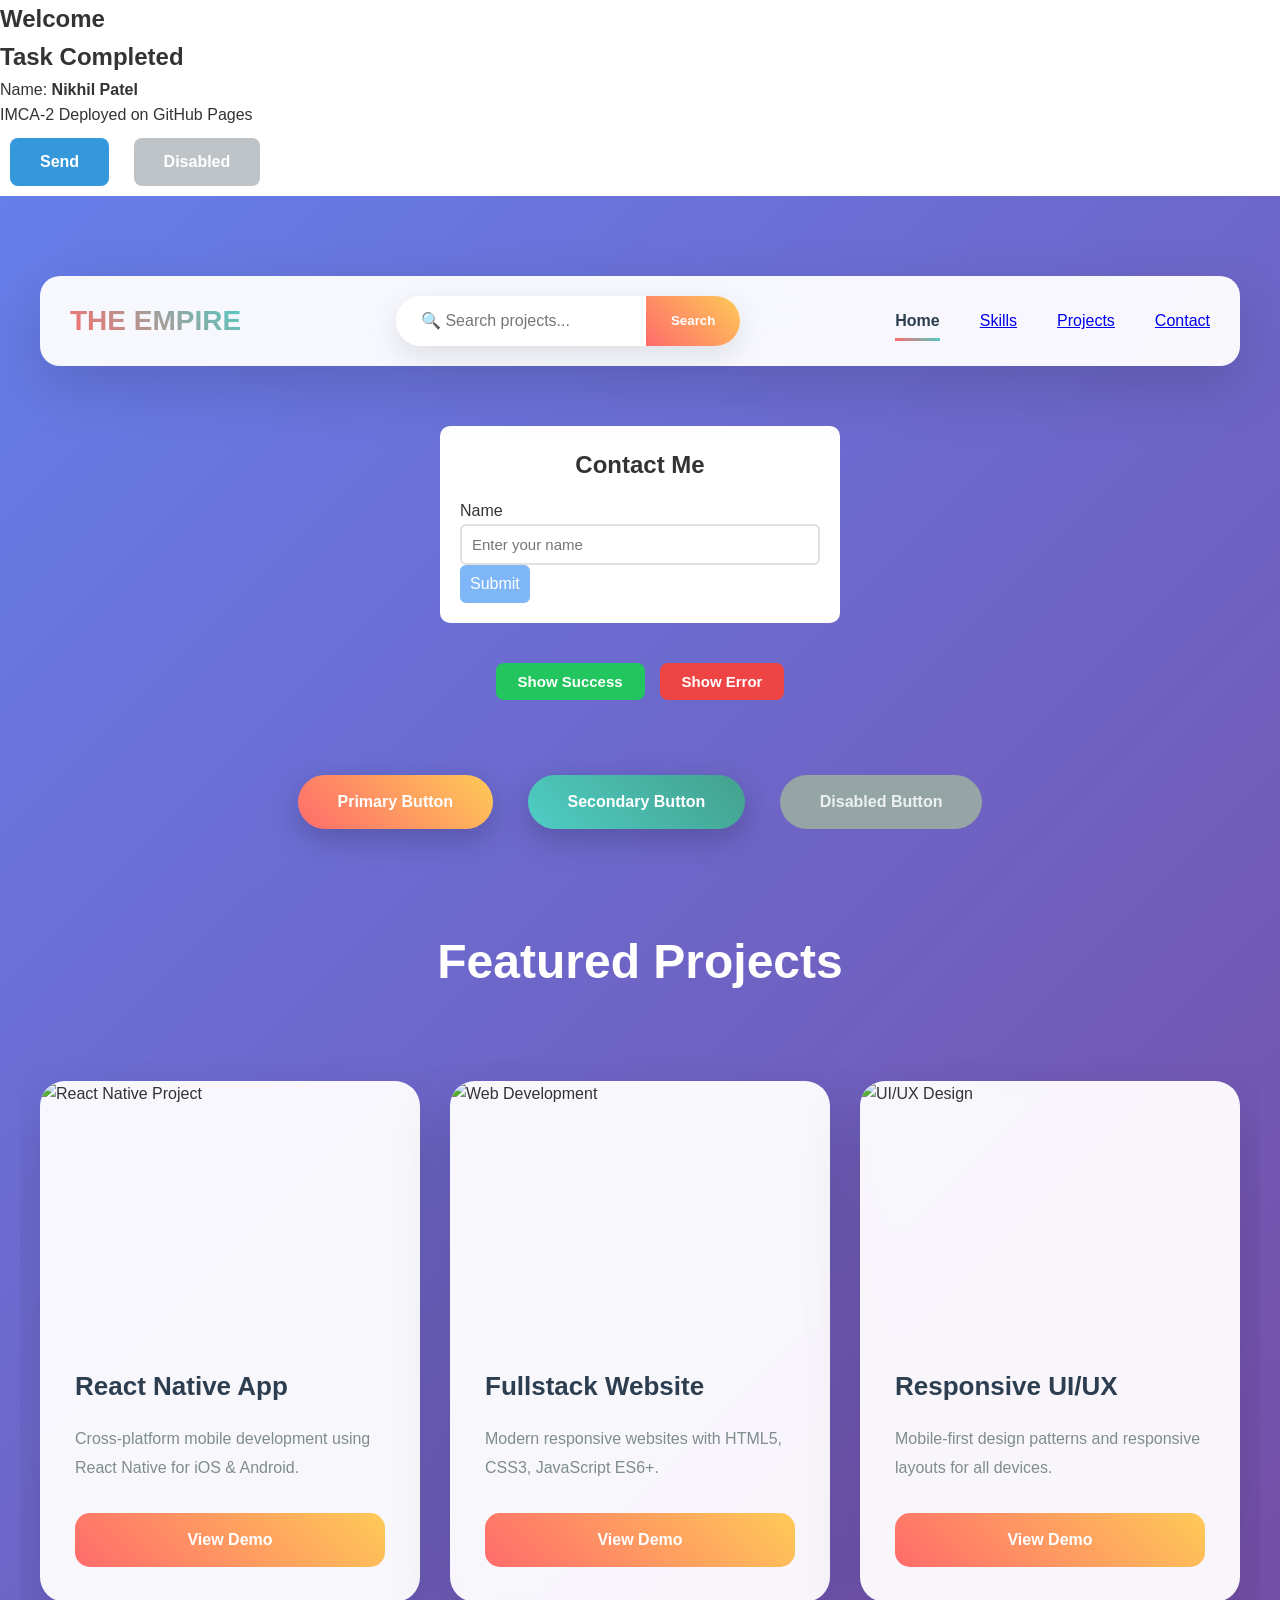
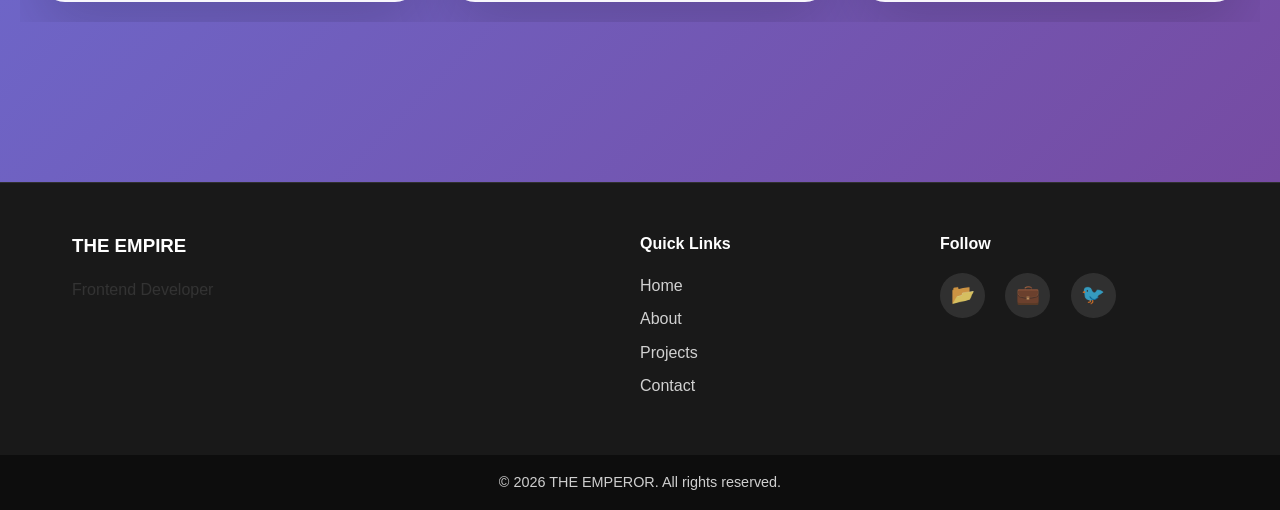
==== index.html @ fd7525a2 "Update index.html" ====
<!DOCTYPE html>
<html lang="en">
<head>
  <meta charset="UTF-8">
  <meta name="viewport" content="width=device-width, initial-scale=1.0">
  <title>nik | Frontend Task - Day 6</title>
  <link rel="stylesheet" href="css/style.css">
</head>
<body>


  
  <!-- ORIGINAL MAIN CONTENT (KEEP AS IS) -->
  <section id="home">
  <div class="page-wrapper">
    <h1>Welcome</h1></h1>
    <h2>Task Completed</h2>
    <p>Name: <strong>Nikhil Patel</strong></p>
    <p>IMCA-2 Deployed on GitHub Pages</p>
    <button class="original-btn">Send</button>
    <button class="original-btn" disabled>Disabled</button>
  

  <!-- NEW TASK - DAY 6 FEATURES -->
  <section class="new-task">
    <!-- NAVBAR WITH SEARCH & HAMBURGER -->
    <nav class="navbar">
      <div class="logo">THE EMPIRE</div>
      
      <!-- Search Bar (Desktop) -->
      <form class="search-bar" id="searchForm">
        <input type="text" id="searchInput" placeholder="🔍 Search projects..." aria-label="Search">
        <button type="submit">Search</button>
      </form>
      
      <!-- Hamburger Menu (Mobile) -->
      <button class="hamburger" id="hamburgerBtn" aria-label="Toggle menu">☰</button>
      
      <!-- Navigation Links -->
      <ul class="nav-links" id="navLinks">
        <li><a href="#" class="nav-item active">Home</a></li>
        <li><a href="#">Skills</a></li>
        <li><a href="#">Projects</a></li>
        <li><a href="#">Contact</a></li>
      </ul>
    </nav>


    <section id="contact">
   <section class="contact-section">
  <h2>Contact Me</h2>

  <form id="contactForm" novalidate>
    
    <label for="name">Name</label>
    <input 
      type="text" 
      id="name" 
      placeholder="Enter your name" 
      required 
    />

    <p id="formError" class="error-text" style="display:none;"></p>
    <p id="formSuccess" class="success-text" style="display:none;"></p>

    <button id="submitBtn" disabled>Submit</button>
  </form>
   </section>
    

      
<div class="notif-actions">
  <button id="showSuccess">Show Success</button>
  <button id="showError">Show Error</button>
</div>

<div class="notification-container" id="notificationContainer"></div>

    
    
    
    <!-- ACTION BUTTONS -->
    <div class="button-container">
      <button class="btn primary">Primary Button</button>
      <button class="btn secondary">Secondary Button</button>
      <button class="btn disabled" disabled>Disabled Button</button>
    </div>

    <!-- FEATURED CARDS SECTION -->
    <section id="projects">
    <section class="cards-section">
      <h2 class="section-heading">Featured Projects</h2>
      <div class="cards-grid">
        <!-- Card 1 -->
        <div class="card">
          <div class="card-image">
            <img src="https://picsum.photos/400/250?random=1" alt="React Native Project" loading="lazy">
          </div>
          <div class="card-body">
            <h3>React Native App</h3>
            <p>Cross-platform mobile development using React Native for iOS & Android.</p>
            <button class="card-btn">View Demo</button>
          </div>
        </div>

        <!-- Card 2 -->
        <div class="card">
          <div class="card-image">
            <img src="https://picsum.photos/400/250?random=2" alt="Web Development" loading="lazy">
          </div>
          <div class="card-body">
            <h3>Fullstack Website</h3>
            <p>Modern responsive websites with HTML5, CSS3, JavaScript ES6+.</p>
            <button class="card-btn">View Demo</button>
          </div>
        </div>

        <!-- Card 3 -->
        <div class="card">
          <div class="card-image">
            <img src="https://picsum.photos/400/250?random=3" alt="UI/UX Design" loading="lazy">
          </div>
          <div class="card-body">
            <h3>Responsive UI/UX</h3>
            <p>Mobile-first design patterns and responsive layouts for all devices.</p>
            <button class="card-btn">View Demo</button>
          </div>
        </div>
      </div>
    </section>
  </section>
  </main>
  </div>
  <!-- day 9 -->
  
  <footer class="sticky-footer">
    <div class="footer-grid">
      <div class="footer-col">
        <h3>THE EMPIRE</h3>
        <p>Frontend Developer</p>
      </div>
      <div class="footer-col">
        <h4>Quick Links</h4>
        <ul>
          <li><a href="#home">Home</a></li>
          <li><a href="#about">About</a></li>
          <li><a href="#projects">Projects</a></li>
          <li><a href="#contact">Contact</a></li>
        </ul>
      </div>
      <div class="footer-col">
        <h4>Follow</h4>
        <a href="#" class="social github">📂</a>
        <a href="#" class="social linkedin">💼</a>
        <a href="#" class="social twitter">🐦</a>
      </div>
    </div>
    <div class="footer-bar">
      <p>© 2026 THE EMPEROR. All rights reserved.</p>
    </div>
  </footer>


  
  <script src="js/script.js"></script>
</body>
</html>
---- css/style.css ----
* {
  margin: 0;
  padding: 0;
  box-sizing: border-box;
}

body {
  font-family: 'Segoe UI', Tahoma, Geneva, Verdana, sans-serif;
  line-height: 1.6;
  color: #333;
}

/* ORIGINAL MAIN (Keep styling simple) */
.original-main {
  padding: 60px 40px;
  text-align: center;
  background: #f8f9fa;
  min-height: 50vh;
}

.original-main h1 {
  font-size: 3rem;
  color: #2c3e50;
  margin-bottom: 20px;
}

.original-main h2 {
  font-size: 2rem;
  color: #34495e;
  margin-bottom: 30px;
}

.original-main p {
  font-size: 1.2rem;
  margin-bottom: 20px;
  color: #555;
}

.original-btn {
  padding: 15px 30px;
  margin: 10px;
  border: none;
  border-radius: 8px;
  font-size: 16px;
  font-weight: 600;
  cursor: pointer;
  background: #3498db;
  color: white;
}

.original-btn:disabled {
  background: #bdc3c7;
  cursor: not-allowed;
}

/* NEW TASK SECTION */
.new-task {
  background: linear-gradient(135deg, #667eea 0%, #764ba2 100%);
  padding: 80px 20px;
  min-height: 100vh;
}

/* NAVBAR */
.navbar {
  max-width: 1200px;
  margin: 0 auto 60px;
  display: flex;
  align-items: center;
  justify-content: space-between;
  padding: 20px 30px;
  background: rgba(255, 255, 255, 0.95);
  backdrop-filter: blur(15px);
  border-radius: 20px;
  box-shadow: 0 20px 60px rgba(0, 0, 0, 0.15);
}

.logo {
  font-size: 28px;
  font-weight: 800;
  background: linear-gradient(45deg, #ff6b6b, #4ecdc4);
  -webkit-background-clip: text;
  -webkit-text-fill-color: transparent;
  backgrou
}

.search-bar {
  display: flex;
  background: white;
  border-radius: 50px;
  overflow: hidden;
  box-shadow: 0 10px 30px rgba(0, 0, 0, 0.1);
  max-width: 400px;
}

.search-bar input {
  flex: 1;
  border: none;
  padding: 16px 25px;
  font-size: 16px;
  outline: none;
}

.search-bar button {
  background: linear-gradient(45deg, #ff6b6b, #feca57);
  border: none;
  padding: 16px 25px;
  color: white;
  cursor: pointer;
  font-weight: 600;
  transition: all 0.3s ease;
}

.search-bar button:hover {
  transform: scale(1.05);
}

.nav-links {
  display: flex;
  list-style: none;
  gap: 40px;
  margin: 0;
  padding: 0;
}

.nav-item {
  text-decoration: none;
  color: #2c3e50;
  font-weight: 600;
  font-size: 16px;
  padding: 12px 0;
  position: relative;
  transition: color 0.3s ease;
}

.nav-item::after {
  content: '';
  position: absolute;
  bottom: 0;
  left: 0;
  width: 0;
  height: 3px;
  background: linear-gradient(45deg, #ff6b6b, #4ecdc4);
  transition: width 0.3s ease;
}

.nav-item:hover::after,
.nav-item.active::after {
  width: 100%;
}

.hamburger {
  display: none;
  background: none;
  border: none;
  font-size: 32px;
  cursor: pointer;
  color: #2c3e50;
  padding: 10px;
}

/* BUTTONS */
.button-container {
  max-width: 1200px;
  margin: 60px auto;
  text-align: center;
}

.btn {
  padding: 18px 40px;
  margin: 15px;
  border: none;
  border-radius: 50px;
  font-size: 16px;
  font-weight: 700;
  cursor: pointer;
  transition: all 0.3s ease;
  box-shadow: 0 10px 30px rgba(0, 0, 0, 0.2);
}

.btn.primary {
  background: linear-gradient(45deg, #ff6b6b, #feca57);
  color: white;
}

.btn.primary:hover:not(:disabled) {
  transform: translateY(-5px);
  box-shadow: 0 20px 40px rgba(255, 107, 107, 0.4);
}

.btn.secondary {
  background: linear-gradient(45deg, #4ecdc4, #44a08d);
  color: white;
}

.btn.secondary:hover:not(:disabled) {
  transform: translateY(-3px);
  box-shadow: 0 15px 35px rgba(78, 205, 196, 0.4);
}

.btn.disabled {
  background: #95a5a6;
  color: #ecf0f1;
  cursor: not-allowed;
  transform: none;
  box-shadow: none;
}

/* CARDS SECTION */
.cards-section {
  max-width: 1400px;
  margin: 80px auto;
}

.section-heading {
  text-align: center;
  font-size: 3rem;
  color: white;
  margin-bottom: 60px;
  font-weight: 800;
}

.cards-grid {
  display: flex;
  gap: 30px;
  justify-content: center;
  flex-wrap: nowrap;
  overflow-x: auto;
  padding: 20px 0;
  scrollbar-width: thin;
  -webkit-overflow-scrolling: touch;
}

.card {
  background: rgba(255, 255, 255, 0.95);
  border-radius: 25px;
  overflow: hidden;
  box-shadow: 0 25px 60px rgba(0, 0, 0, 0.15);
  transition: all 0.4s cubic-bezier(0.175, 0.885, 0.32, 1.275);
  flex: 0 0 380px;
  max-width: 380px;
  backdrop-filter: blur(10px);
}

.card:hover {
  transform: translateY(-20px);
  box-shadow: 0 40px 80px rgba(0, 0, 0, 0.25);
}

.card-image {
  width: 100%;
  height: 250px;
  overflow: hidden;
}

.card-image img {
  width: 100%;
  height: 100%;
  object-fit: cover;
  display: block;
  transition: transform 0.4s ease;
}

.card:hover .card-image img {
  transform: scale(1.1);
}

.card-body {
  padding: 35px;
}

.card-body h3 {
  color: #2c3e50;
  font-size: 26px;
  margin-bottom: 18px;
  font-weight: 700;
}

.card-body p {
  color: #7f8c8d;
  line-height: 1.8;
  margin-bottom: 30px;
  font-size: 16px;
}

.card-btn {
  width: 100%;
  padding: 18px;
  background: linear-gradient(45deg, #ff6b6b, #feca57);
  color: white;
  border: none;
  border-radius: 15px;
  font-weight: 700;
  font-size: 16px;
  cursor: pointer;
  transition: all 0.3s ease;
}

.card-btn:hover {
  transform: scale(1.05);
  box-shadow: 0 15px 35px rgba(255, 107, 107, 0.4);
}




/* 

/* RESPONSIVE */
@media (max-width: 768px) {
  .notification-container {
    top: 10px;
    right: 10px;
    left: 10px;
    right: 10px;
  }

  .notification {
    min-width: auto;
    max-width: none;
    padding: 18px 24px;
    margin-bottom: 12px;
  }
}

@media (max-width: 480px) {
  .notification {
    padding: 16px 20px;
  }
  
  .notification-icon {
    font-size: 20px;
  }
  
  .notification-message {
    font-size: 14px;
  }
}



/* MOBILE RESPONSIVE */
@media (max-width: 768px) {
  .navbar {
    padding: 15px 20px;
    flex-wrap: wrap;
  }
  
  .search-bar {
    order: 3;
    width: 100%;
    margin-top: 15px;
    max-width: none;
  }
  
  .nav-links {
    position: fixed;
    top: 90px;
    left: 0;
    width: 100%;
    background: rgba(255, 255, 255, 0.98);
    flex-direction: column;
    padding: 40px 20px;
    transform: translateY(-100%);
    opacity: 0;
    visibility: hidden;
    transition: all 0.4s cubic-bezier(0.68, -0.55, 0.265, 1.55);
    box-shadow: 0 25px 60px rgba(0, 0, 0, 0.2);
    z-index: 1000;
    max-height: 70vh;
    overflow-y: auto;
  }

  .nav-links.active {
    transform: translateY(0);
    opacity: 1;
    visibility: visible;
  }

  .hamburger {
    display: block;
    order: 2;
  }

  .cards-grid {
    flex-direction: column;
    align-items: center;
    overflow-x: visible;
  }

  .card {
    max-width: 90%;
    flex: 0 0 auto;
  }

  .section-heading {
    font-size: 2.2rem;
  }
}

@media (max-width: 480px) {
  .new-task {
    padding: 40px 15px;
  }
  
  .card {
    max-width: 95%;
  }
  
  .button-container {
    margin: 40px auto;
  }
}



/* NOTIFICATION BANNER */
.notif-actions {
  width: 100%;
  display: flex;
  justify-content: center;
  flex-wrap: wrap;
  gap: 10px;
  margin-top: 15px;
}

.notification-container {
  position: fixed;
  top: 10px;
  left: 50%;
  transform: translateX(-50%);
  display: flex;
  flex-direction: column;
  align-items: center;
  gap: 10px;
  width: 100%;
  pointer-events: none;
  z-index: 9999;
}

.notification {
  width: 90%;
  max-width: 500px;
  padding: 15px 20px;
  color: #fff;
  border-radius: 12px;
  display: flex;
  justify-content: space-between;
  align-items: center;
  pointer-events: auto;
  animation: slideDown 0.3s ease;
}

.notification.success {
  background: #22c55e;
}

.notification.error {
  background: #ef4444;
}

.notification button {
  background: rgba(255,255,255,0.3);
  border: none;
  padding: 8px 16px;
  border-radius: 6px;
  cursor: pointer;
  color: #fff;
  font-weight: 500;
}

@keyframes slideDown {
  from { opacity: 0; transform: translateY(-10px); }
  to { opacity: 1; transform: translateY(0); }
}

@media (max-width: 400px) {
  .notification {
    font-size: 14px;
  }

  .notification button {
    font-size: 13px;
    padding: 6px 12px;
  }
}

.notif-actions {
  width: 100%;
  margin-top: 20px;
  display: flex;
  justify-content: center;
  gap: 15px;
}

.notif-actions button {
  padding: 10px 22px;
  border: none;
  border-radius: 8px;
  font-weight: 600;
  cursor: pointer;
  transition: 0.25s ease;
  font-size: 15px;
}

#showSuccess {
  background: #22c55e;
  color: white;
}
#showSuccess:hover {
  opacity: 0.85;
}

#showError {
  background: #ef4444;
  color: white;
}
#showError:hover {
  opacity: 0.85;
}

@media (max-width: 480px) {
  .notif-actions {
    flex-direction: column;
    align-items: center;
  }
  .notif-actions button {
    width: 90%;
  }
}



.notify-buttons {
  display: flex;
  gap: 12px;
  justify-content: center;
  margin-top: 18px;
}

.notify-btn {
  padding: 10px 18px;
  border: none;
  border-radius: 8px;
  font-size: 14px;
  font-weight: 600;
  cursor: pointer;
  transition: 0.2s ease-in-out;
}

.notify-btn.success {
  background: linear-gradient(90deg, #28c76f, #7cea96);
  color: #fff;
}

.notify-btn.error {
  background: linear-gradient(90deg, #ff4d4f, #ff9068);
  color: #fff;
}

.notify-btn:hover {
  transform: translateY(-2px);
  opacity: 0.9;
}



.contact-section {
  max-width: 400px;
  margin: 40px auto;
  background: #fff;
  padding: 20px;
  border-radius: 10px;
  display: flex;
  flex-direction: column;
  gap: 14px;
}

.contact-section h2 {
  text-align: center;
}

.contact-section input {
  width: 100%;
  padding: 10px;
  border: 2px solid #e0e0e0;
  border-radius: 6px;
  font-size: 15px;
  transition: 0.2s;
}

.contact-section input:focus {
  border-color: #0070f3;
}

.contact-section button {
  padding: 10px;
  border: none;
  border-radius: 6px;
  background: #0070f3;
  color: white;
  font-size: 16px;
  opacity: 0.5;
  cursor: not-allowed;
  transition: 0.2s;
}

.contact-section button.enabled {
  opacity: 1;
  cursor: pointer;
}

.error-text {
  color: #ff3b3b;
}

.success-text {
  color: #23a55a;
}


/* DAY 9 STICKY FOOTER FIX */
* { box-sizing: border-box; }

html, body {
  height: 100%;
  margin: 0;
}

body {
  display: flex;
  flex-direction: column;
  min-height: 100vh;
}

.page-wrapper {
  flex: 1;
}

.sticky-footer {
  background: rgba(0,0,0,0.9);
  backdrop-filter: blur(20px);
  border-top: 1px solid rgba(255,255,255,0.1);
  margin-top: auto;
}

.footer-grid {
  max-width: 1200px;
  margin: 0 auto;
  display: grid;
  grid-template-columns: 2fr 1fr 1fr;
  gap: 2rem;
  padding: 3rem 2rem;
}

.footer-col h3, .footer-col h4 {
  color: white;
  margin: 0 0 1rem 0;
}

.footer-col ul { list-style: none; padding: 0; margin: 0; }
.footer-col li { margin-bottom: 0.5rem; }
.footer-col a {
  color: rgba(255,255,255,0.8);
  text-decoration: none;
}
.footer-col a:hover { color: white; }

.social {
  display: inline-flex;
  width: 45px;
  height: 45px;
  background: rgba(255,255,255,0.1);
  border-radius: 50%;
  align-items: center;
  justify-content: center;
  color: white;
  font-size: 1.2rem;
  text-decoration: none;
  margin-right: 1rem;
}

.social:hover {
  background: rgba(255,255,255,0.2);
  transform: translateY(-2px);
}

.footer-bar {
  background: rgba(0,0,0,0.5);
  text-align: center;
  padding: 1rem;
  color: rgba(255,255,255,0.8);
  font-size: 0.9rem;
}

@media (max-width: 768px) {
  .footer-grid {
    grid-template-columns: 1fr;
    text-align: center;
    padding: 2rem 1rem;
  }
}
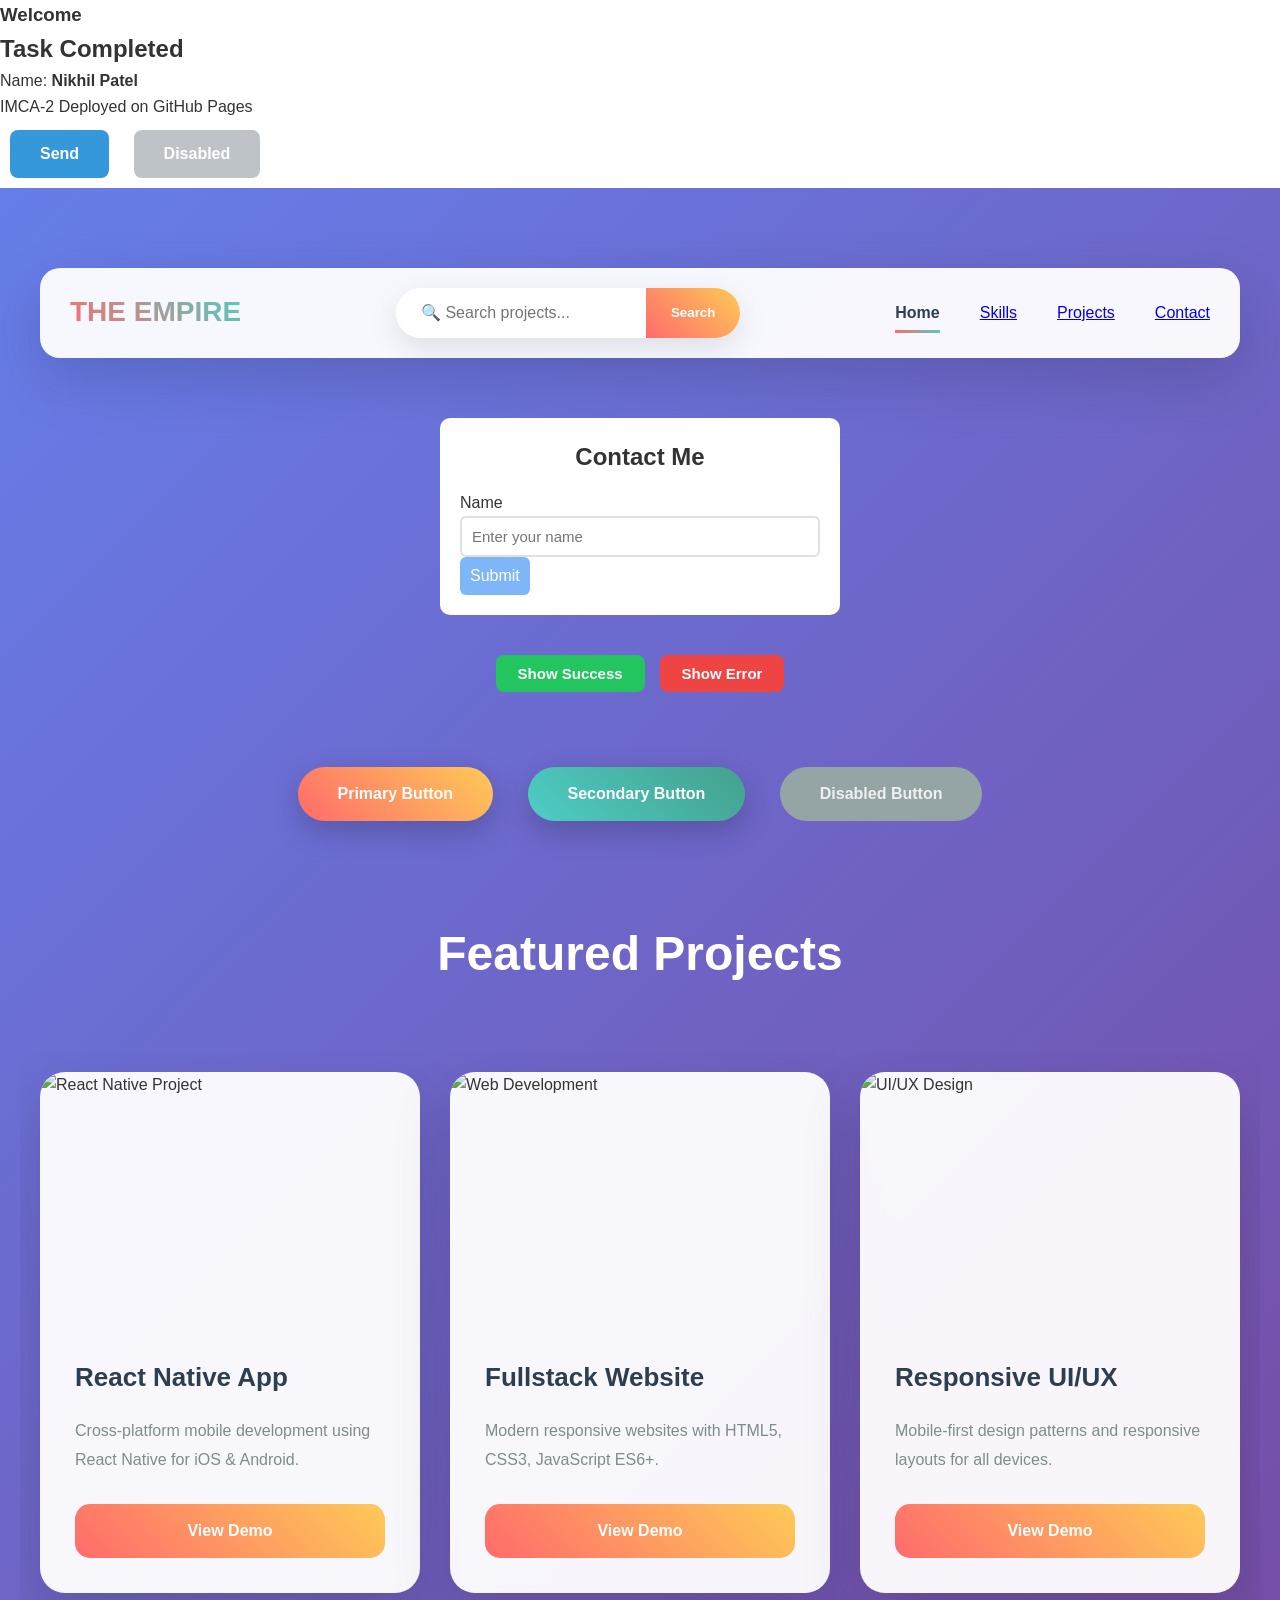
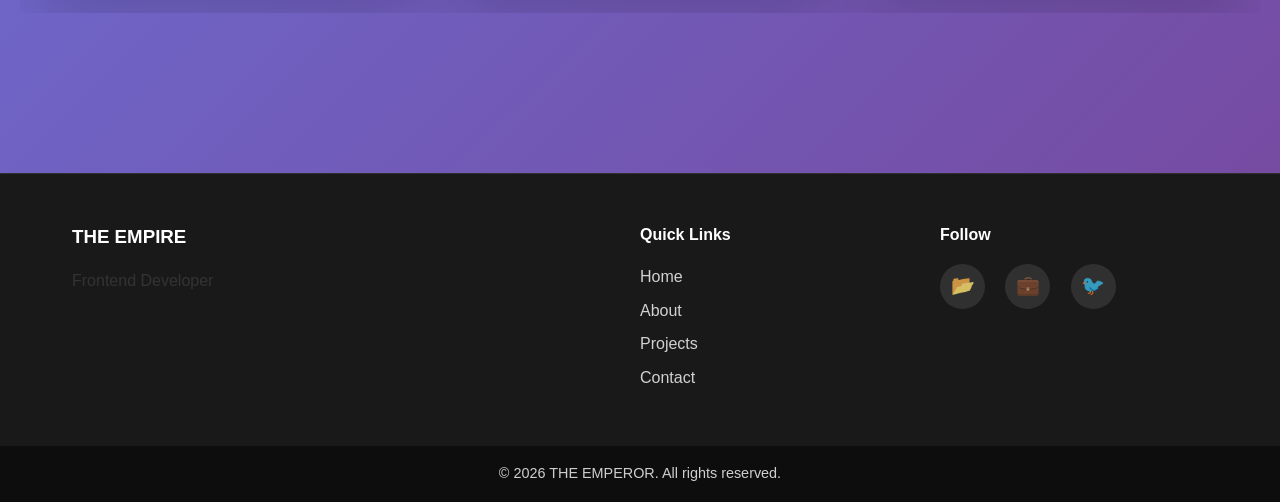
==== commit 3b66c43b: "Update index.html" ====
--- a/index.html
+++ b/index.html
@@ -12,6 +12,7 @@
   
   <!-- ORIGINAL MAIN CONTENT (KEEP AS IS) -->
   <section id="home">
+    <section id="about">
   <div class="page-wrapper">
     <h1>Welcome</h1></h1>
     <h2>Task Completed</h2>
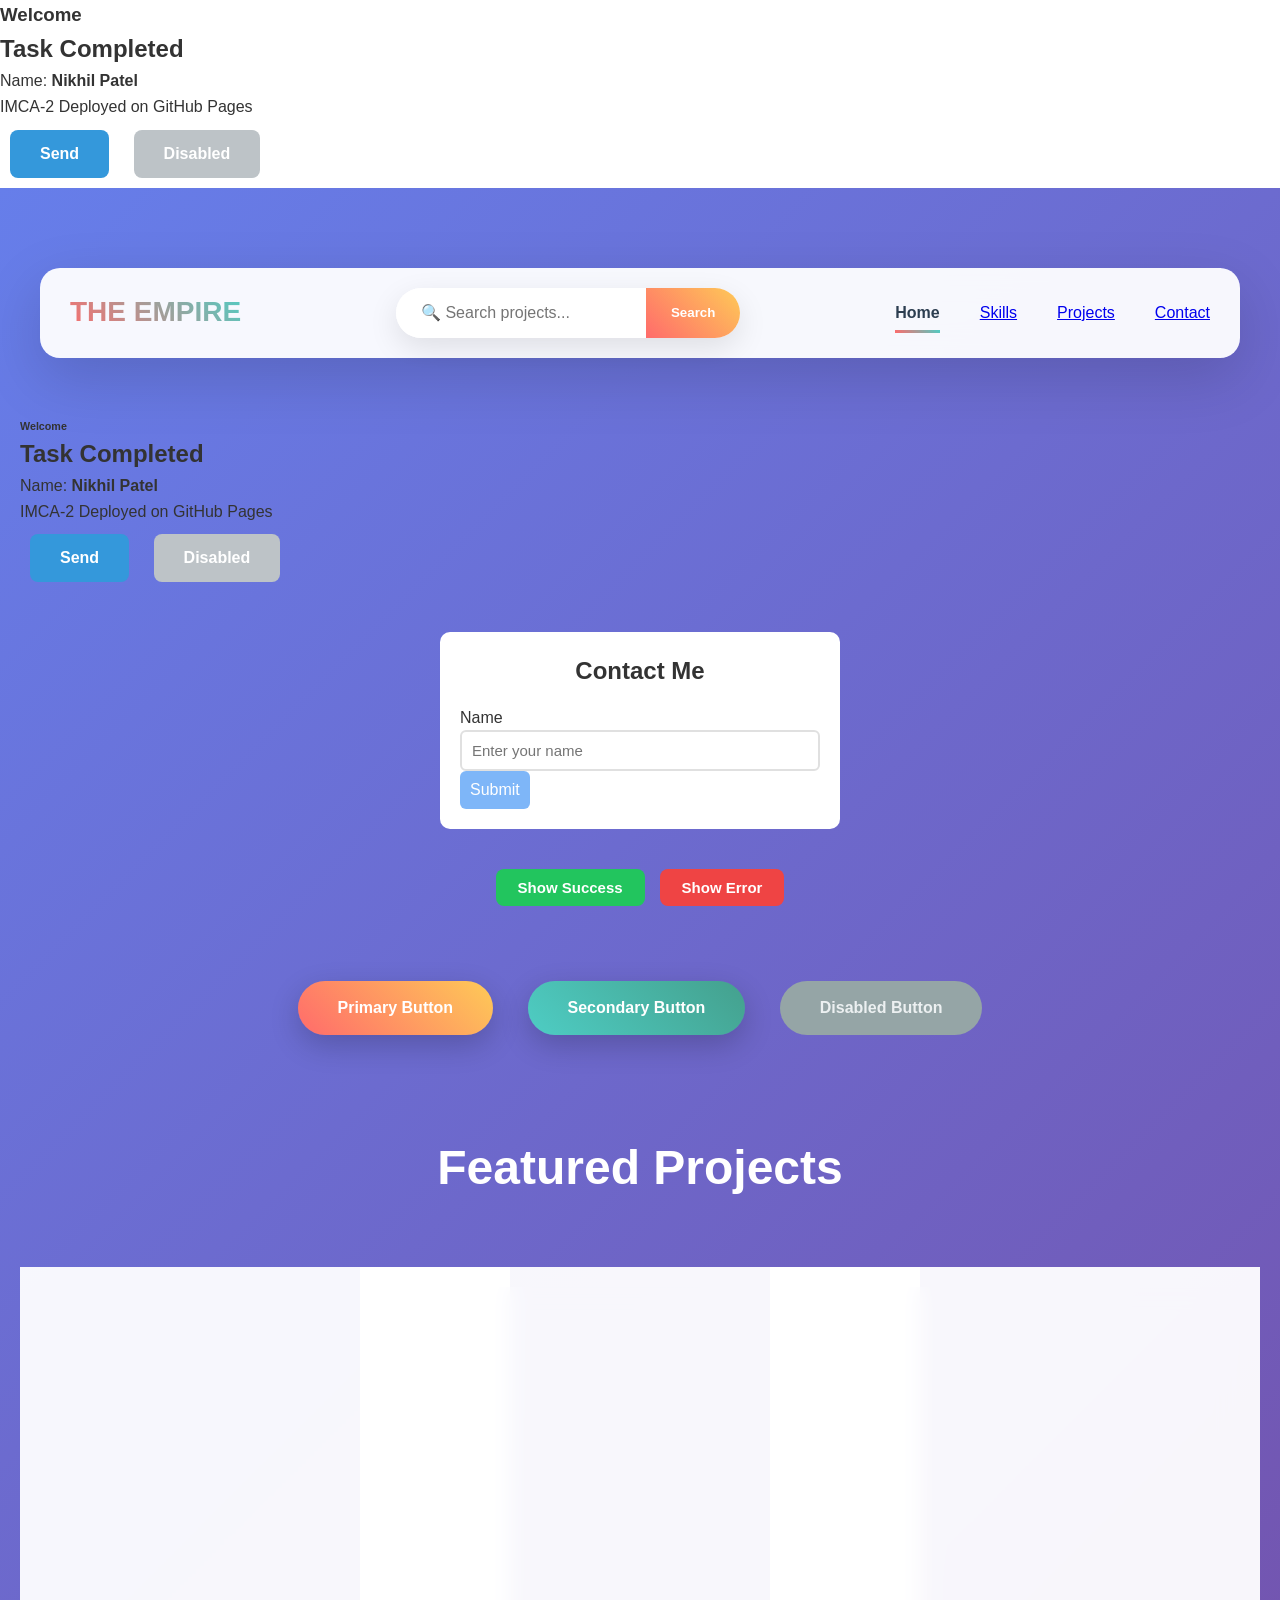
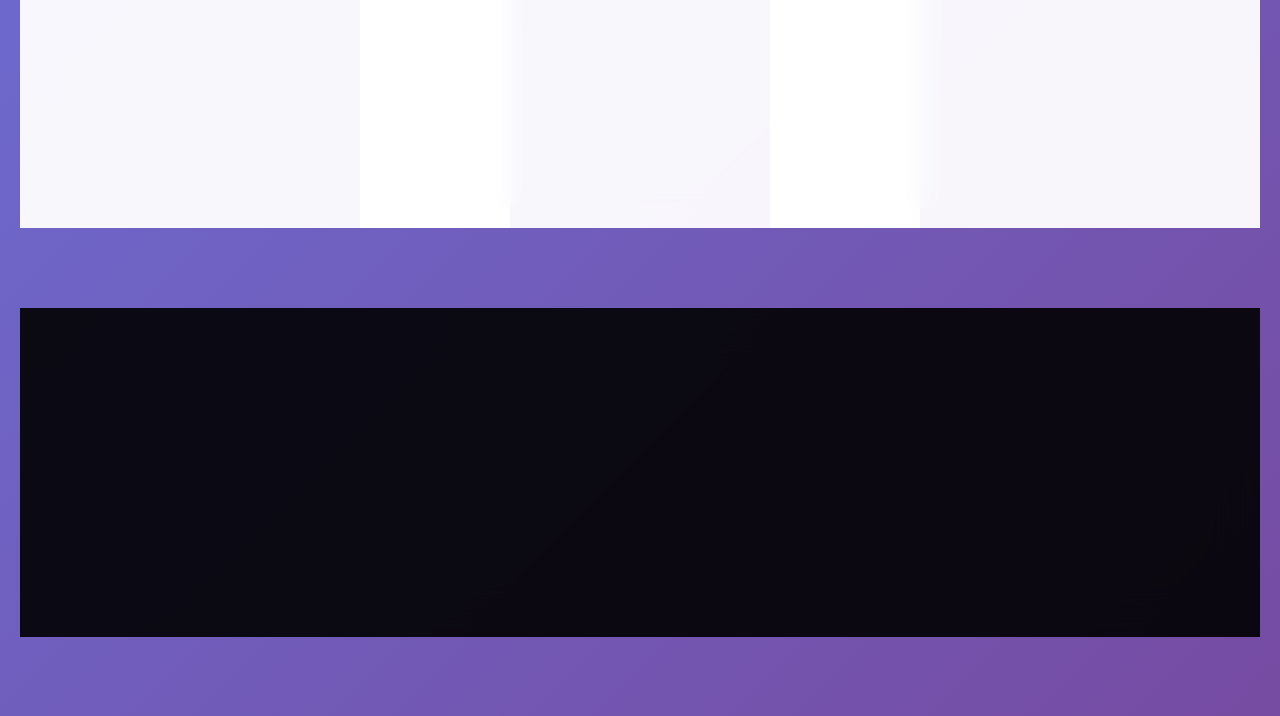
==== commit cfd4b62f: "Update index.html" ====
--- a/index.html
+++ b/index.html
@@ -47,6 +47,19 @@
     </nav>
 
 
+    
+<!-- ORIGINAL MAIN CONTENT (KEEP AS IS) -->
+  <section id="home">
+    <section id="about">
+  <div class="page-wrapper">
+    <h1>Welcome</h1></h1>
+    <h2>Task Completed</h2>
+    <p>Name: <strong>Nikhil Patel</strong></p>
+    <p>IMCA-2 Deployed on GitHub Pages</p>
+    <button class="original-btn">Send</button>
+    <button class="original-btn" disabled>Disabled</button>
+
+    <!--form -->
     <section id="contact">
    <section class="contact-section">
   <h2>Contact Me</h2>
@@ -162,6 +175,11 @@
   </footer>
 
 
+      <!-- day 10 -->
+      <button id="goToTop" title="Go to top">↑</button>
+        
+
+
   
   <script src="js/script.js"></script>
 </body>
--- a/css/style.css
+++ b/css/style.css
@@ -700,3 +700,44 @@
     padding: 2rem 1rem;
   }
 }
+
+
+/*day 10*/
+#goToTop {
+  display: none; /* Hidden initially */
+  position: fixed;
+  bottom: 30px;
+  right: 30px;
+  width: 50px;
+  height: 50px;
+  background-color: #007bff; /* Blue background, customize to match your theme */
+  color: white;
+  border: none;
+  border-radius: 50%;
+  font-size: 20px;
+  cursor: pointer;
+  z-index: 1000;
+  transition: opacity 0.3s, transform 0.3s;
+  opacity: 0.8;
+}
+
+#goToTop:hover {
+  background-color: #0056b3;
+  transform: scale(1.1);
+}
+
+#goToTop.show {
+  display: block;
+  opacity: 1;
+}
+
+/* Mobile responsiveness */
+@media (max-width: 768px) {
+  #goToTop {
+    bottom: 20px;
+    right: 20px;
+    width: 45px;
+    height: 45px;
+    font-size: 18px;
+  }
+}
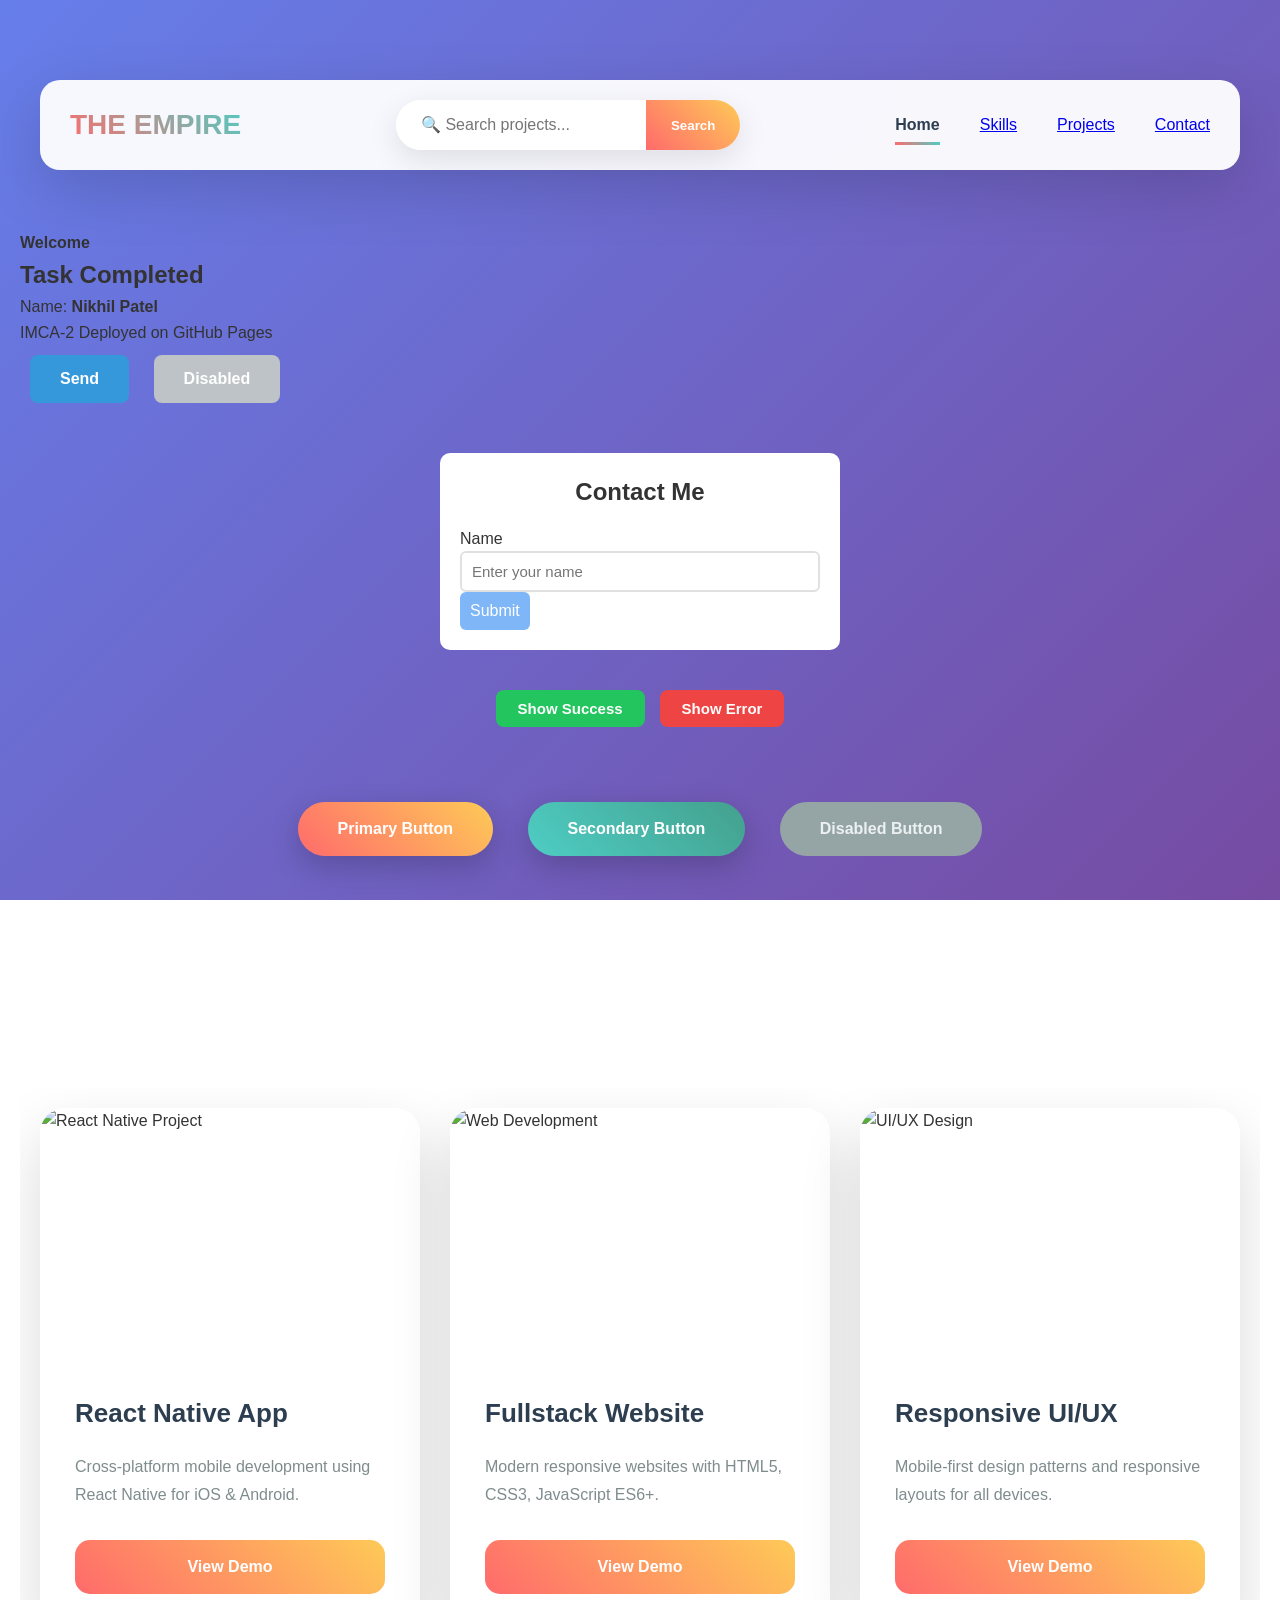
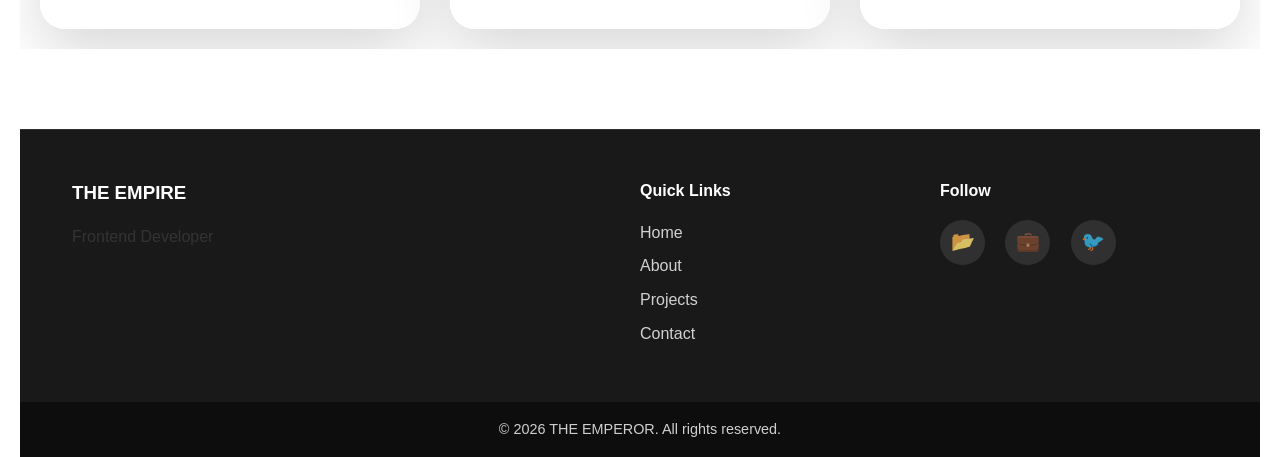
==== commit 0d232e39: "Update index.html" ====
--- a/index.html
+++ b/index.html
@@ -9,18 +9,7 @@
 <body>
 
 
-  
-  <!-- ORIGINAL MAIN CONTENT (KEEP AS IS) -->
-  <section id="home">
-    <section id="about">
-  <div class="page-wrapper">
-    <h1>Welcome</h1></h1>
-    <h2>Task Completed</h2>
-    <p>Name: <strong>Nikhil Patel</strong></p>
-    <p>IMCA-2 Deployed on GitHub Pages</p>
-    <button class="original-btn">Send</button>
-    <button class="original-btn" disabled>Disabled</button>
-  
+
 
   <!-- NEW TASK - DAY 6 FEATURES -->
   <section class="new-task">
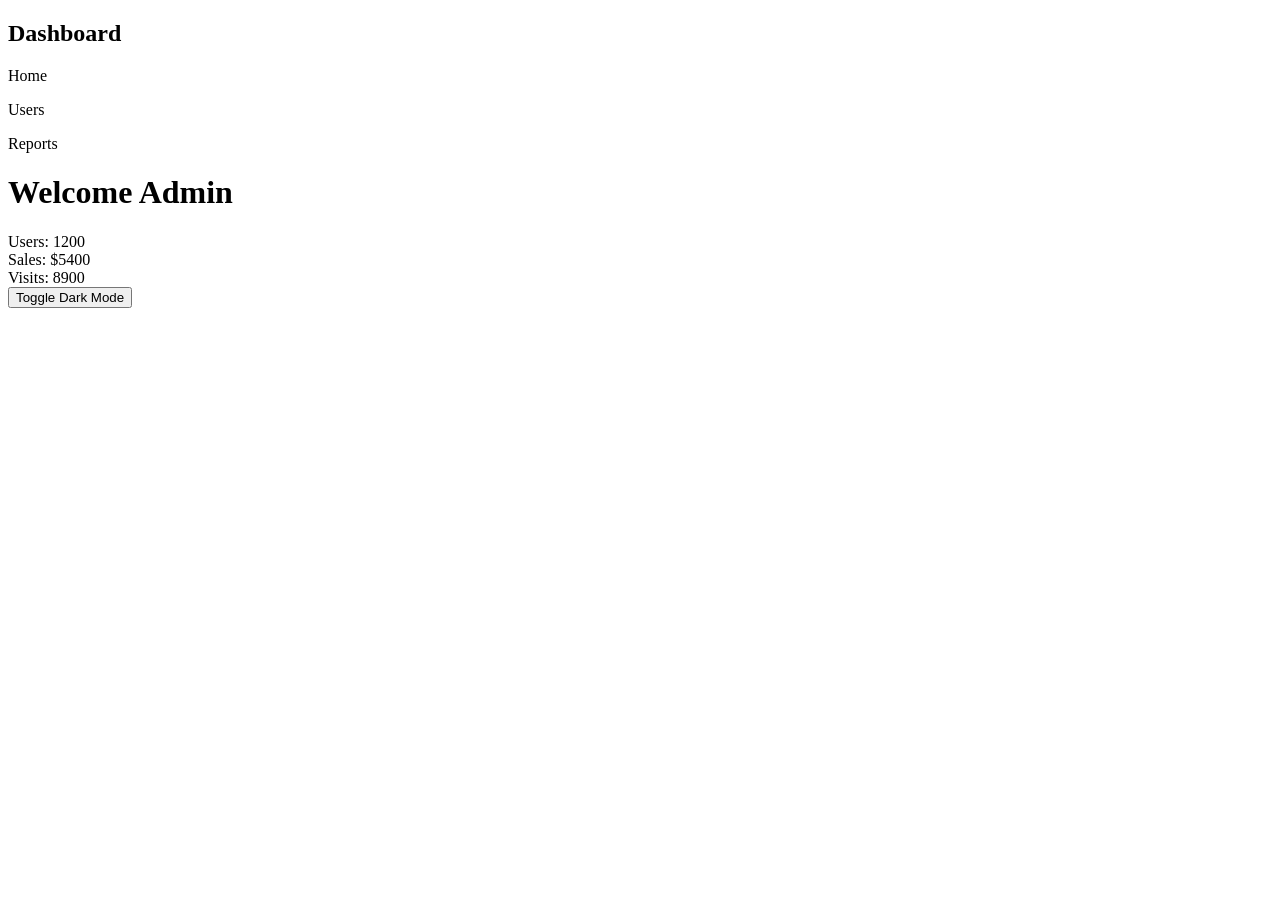
==== commit eaf0b249: "Update index.html" ====
--- a/index.html
+++ b/index.html
@@ -1,175 +1,30 @@
 <!DOCTYPE html>
-<html lang="en">
+<html>
 <head>
-  <meta charset="UTF-8">
-  <meta name="viewport" content="width=device-width, initial-scale=1.0">
-  <title>nik | Frontend Task - Day 6</title>
-  <link rel="stylesheet" href="css/style.css">
+  <title>Admin Dashboard</title>
+  <link rel="stylesheet" href="style.css">
 </head>
 <body>
 
-
-
-
-  <!-- NEW TASK - DAY 6 FEATURES -->
-  <section class="new-task">
-    <!-- NAVBAR WITH SEARCH & HAMBURGER -->
-    <nav class="navbar">
-      <div class="logo">THE EMPIRE</div>
-      
-      <!-- Search Bar (Desktop) -->
-      <form class="search-bar" id="searchForm">
-        <input type="text" id="searchInput" placeholder="🔍 Search projects..." aria-label="Search">
-        <button type="submit">Search</button>
-      </form>
-      
-      <!-- Hamburger Menu (Mobile) -->
-      <button class="hamburger" id="hamburgerBtn" aria-label="Toggle menu">☰</button>
-      
-      <!-- Navigation Links -->
-      <ul class="nav-links" id="navLinks">
-        <li><a href="#" class="nav-item active">Home</a></li>
-        <li><a href="#">Skills</a></li>
-        <li><a href="#">Projects</a></li>
-        <li><a href="#">Contact</a></li>
-      </ul>
-    </nav>
-
-
-    
-<!-- ORIGINAL MAIN CONTENT (KEEP AS IS) -->
-  <section id="home">
-    <section id="about">
-  <div class="page-wrapper">
-    <h1>Welcome</h1></h1>
-    <h2>Task Completed</h2>
-    <p>Name: <strong>Nikhil Patel</strong></p>
-    <p>IMCA-2 Deployed on GitHub Pages</p>
-    <button class="original-btn">Send</button>
-    <button class="original-btn" disabled>Disabled</button>
-
-    <!--form -->
-    <section id="contact">
-   <section class="contact-section">
-  <h2>Contact Me</h2>
-
-  <form id="contactForm" novalidate>
-    
-    <label for="name">Name</label>
-    <input 
-      type="text" 
-      id="name" 
-      placeholder="Enter your name" 
-      required 
-    />
-
-    <p id="formError" class="error-text" style="display:none;"></p>
-    <p id="formSuccess" class="success-text" style="display:none;"></p>
-
-    <button id="submitBtn" disabled>Submit</button>
-  </form>
-   </section>
-    
-
-      
-<div class="notif-actions">
-  <button id="showSuccess">Show Success</button>
-  <button id="showError">Show Error</button>
+<div class="sidebar">
+  <h2>Dashboard</h2>
+  <p>Home</p>
+  <p>Users</p>
+  <p>Reports</p>
 </div>
 
-<div class="notification-container" id="notificationContainer"></div>
+<div class="main">
+  <h1>Welcome Admin</h1>
 
-    
-    
-    
-    <!-- ACTION BUTTONS -->
-    <div class="button-container">
-      <button class="btn primary">Primary Button</button>
-      <button class="btn secondary">Secondary Button</button>
-      <button class="btn disabled" disabled>Disabled Button</button>
-    </div>
+  <div class="cards">
+    <div class="card">Users: 1200</div>
+    <div class="card">Sales: $5400</div>
+    <div class="card">Visits: 8900</div>
+  </div>
 
-    <!-- FEATURED CARDS SECTION -->
-    <section id="projects">
-    <section class="cards-section">
-      <h2 class="section-heading">Featured Projects</h2>
-      <div class="cards-grid">
-        <!-- Card 1 -->
-        <div class="card">
-          <div class="card-image">
-            <img src="https://picsum.photos/400/250?random=1" alt="React Native Project" loading="lazy">
-          </div>
-          <div class="card-body">
-            <h3>React Native App</h3>
-            <p>Cross-platform mobile development using React Native for iOS & Android.</p>
-            <button class="card-btn">View Demo</button>
-          </div>
-        </div>
+  <button onclick="toggleDark()">Toggle Dark Mode</button>
+</div>
 
-        <!-- Card 2 -->
-        <div class="card">
-          <div class="card-image">
-            <img src="https://picsum.photos/400/250?random=2" alt="Web Development" loading="lazy">
-          </div>
-          <div class="card-body">
-            <h3>Fullstack Website</h3>
-            <p>Modern responsive websites with HTML5, CSS3, JavaScript ES6+.</p>
-            <button class="card-btn">View Demo</button>
-          </div>
-        </div>
-
-        <!-- Card 3 -->
-        <div class="card">
-          <div class="card-image">
-            <img src="https://picsum.photos/400/250?random=3" alt="UI/UX Design" loading="lazy">
-          </div>
-          <div class="card-body">
-            <h3>Responsive UI/UX</h3>
-            <p>Mobile-first design patterns and responsive layouts for all devices.</p>
-            <button class="card-btn">View Demo</button>
-          </div>
-        </div>
-      </div>
-    </section>
-  </section>
-  </main>
-  </div>
-  <!-- day 9 -->
-  
-  <footer class="sticky-footer">
-    <div class="footer-grid">
-      <div class="footer-col">
-        <h3>THE EMPIRE</h3>
-        <p>Frontend Developer</p>
-      </div>
-      <div class="footer-col">
-        <h4>Quick Links</h4>
-        <ul>
-          <li><a href="#home">Home</a></li>
-          <li><a href="#about">About</a></li>
-          <li><a href="#projects">Projects</a></li>
-          <li><a href="#contact">Contact</a></li>
-        </ul>
-      </div>
-      <div class="footer-col">
-        <h4>Follow</h4>
-        <a href="#" class="social github">📂</a>
-        <a href="#" class="social linkedin">💼</a>
-        <a href="#" class="social twitter">🐦</a>
-      </div>
-    </div>
-    <div class="footer-bar">
-      <p>© 2026 THE EMPEROR. All rights reserved.</p>
-    </div>
-  </footer>
-
-
-      <!-- day 10 -->
-      <button id="goToTop" title="Go to top">↑</button>
-        
-
-
-  
-  <script src="js/script.js"></script>
+<script src="script.js"></script>
 </body>
 </html>
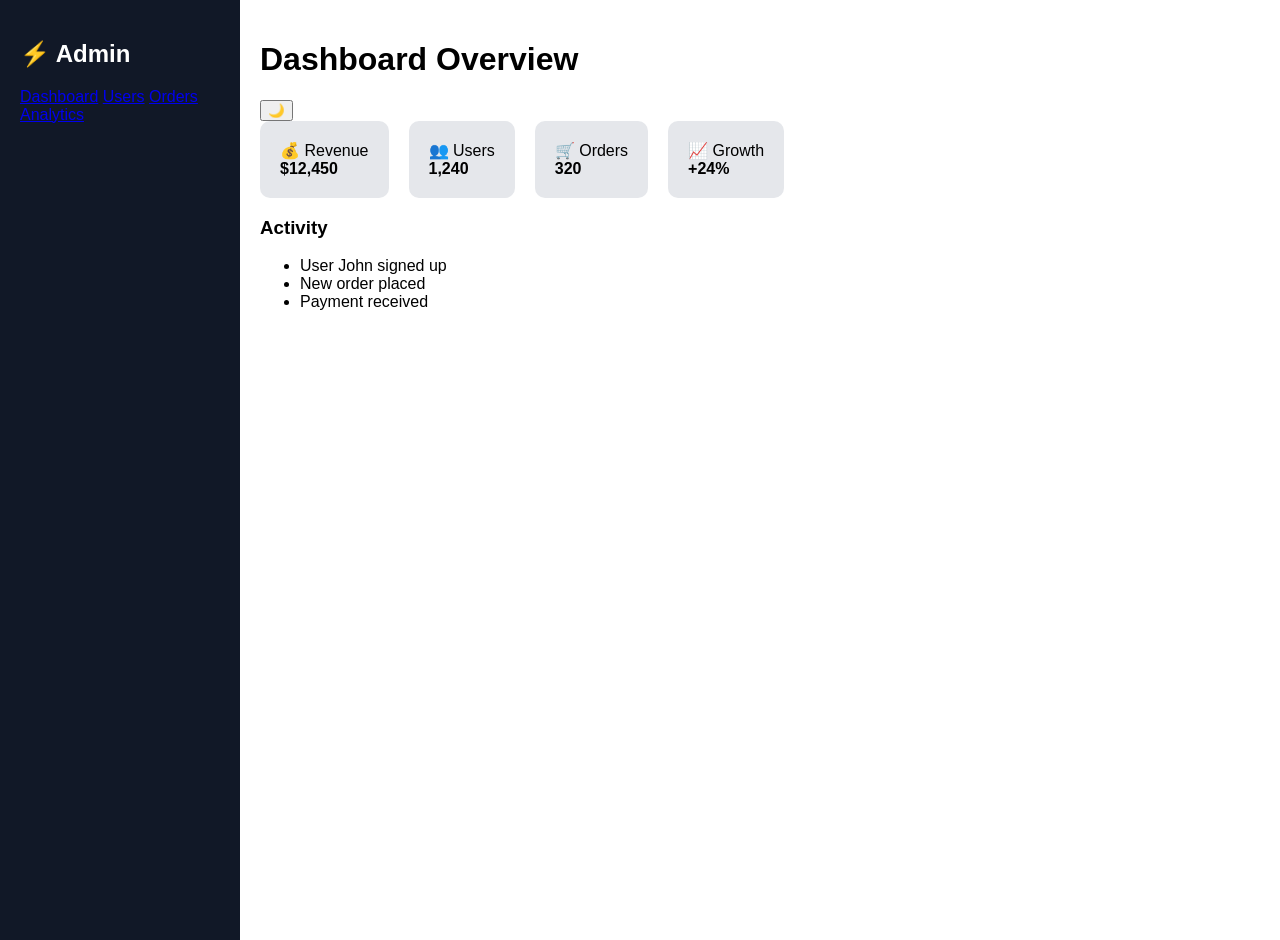
==== commit 9fed5f0e: "Update index.html" ====
--- a/index.html
+++ b/index.html
@@ -1,28 +1,43 @@
 <!DOCTYPE html>
-<html>
+<html lang="en">
 <head>
-  <title>Admin Dashboard</title>
+  <meta charset="UTF-8">
+  <title>Admin Dashboard PRO</title>
   <link rel="stylesheet" href="style.css">
 </head>
 <body>
 
 <div class="sidebar">
-  <h2>Dashboard</h2>
-  <p>Home</p>
-  <p>Users</p>
-  <p>Reports</p>
+  <h2>⚡ Admin</h2>
+  <a href="#">Dashboard</a>
+  <a href="#">Users</a>
+  <a href="#">Orders</a>
+  <a href="#">Analytics</a>
 </div>
 
 <div class="main">
-  <h1>Welcome Admin</h1>
+
+  <header>
+    <h1>Dashboard Overview</h1>
+    <button onclick="toggleTheme()">🌙</button>
+  </header>
 
   <div class="cards">
-    <div class="card">Users: 1200</div>
-    <div class="card">Sales: $5400</div>
-    <div class="card">Visits: 8900</div>
+    <div class="card">💰 Revenue<br><b>$12,450</b></div>
+    <div class="card">👥 Users<br><b>1,240</b></div>
+    <div class="card">🛒 Orders<br><b>320</b></div>
+    <div class="card">📈 Growth<br><b>+24%</b></div>
   </div>
 
-  <button onclick="toggleDark()">Toggle Dark Mode</button>
+  <div class="panel">
+    <h3>Activity</h3>
+    <ul>
+      <li>User John signed up</li>
+      <li>New order placed</li>
+      <li>Payment received</li>
+    </ul>
+  </div>
+
 </div>
 
 <script src="script.js"></script>
--- a/style.css
+++ b/style.css
@@ -0,0 +1,29 @@
+body {
+  margin: 0;
+  font-family: Arial;
+  display: flex;
+}
+
+.sidebar {
+  width: 200px;
+  background: #111827;
+  color: white;
+  height: 100vh;
+  padding: 20px;
+}
+
+.main {
+  flex: 1;
+  padding: 20px;
+}
+
+.cards {
+  display: flex;
+  gap: 20px;
+}
+
+.card {
+  background: #e5e7eb;
+  padding: 20px;
+  border-radius: 10px;
+}
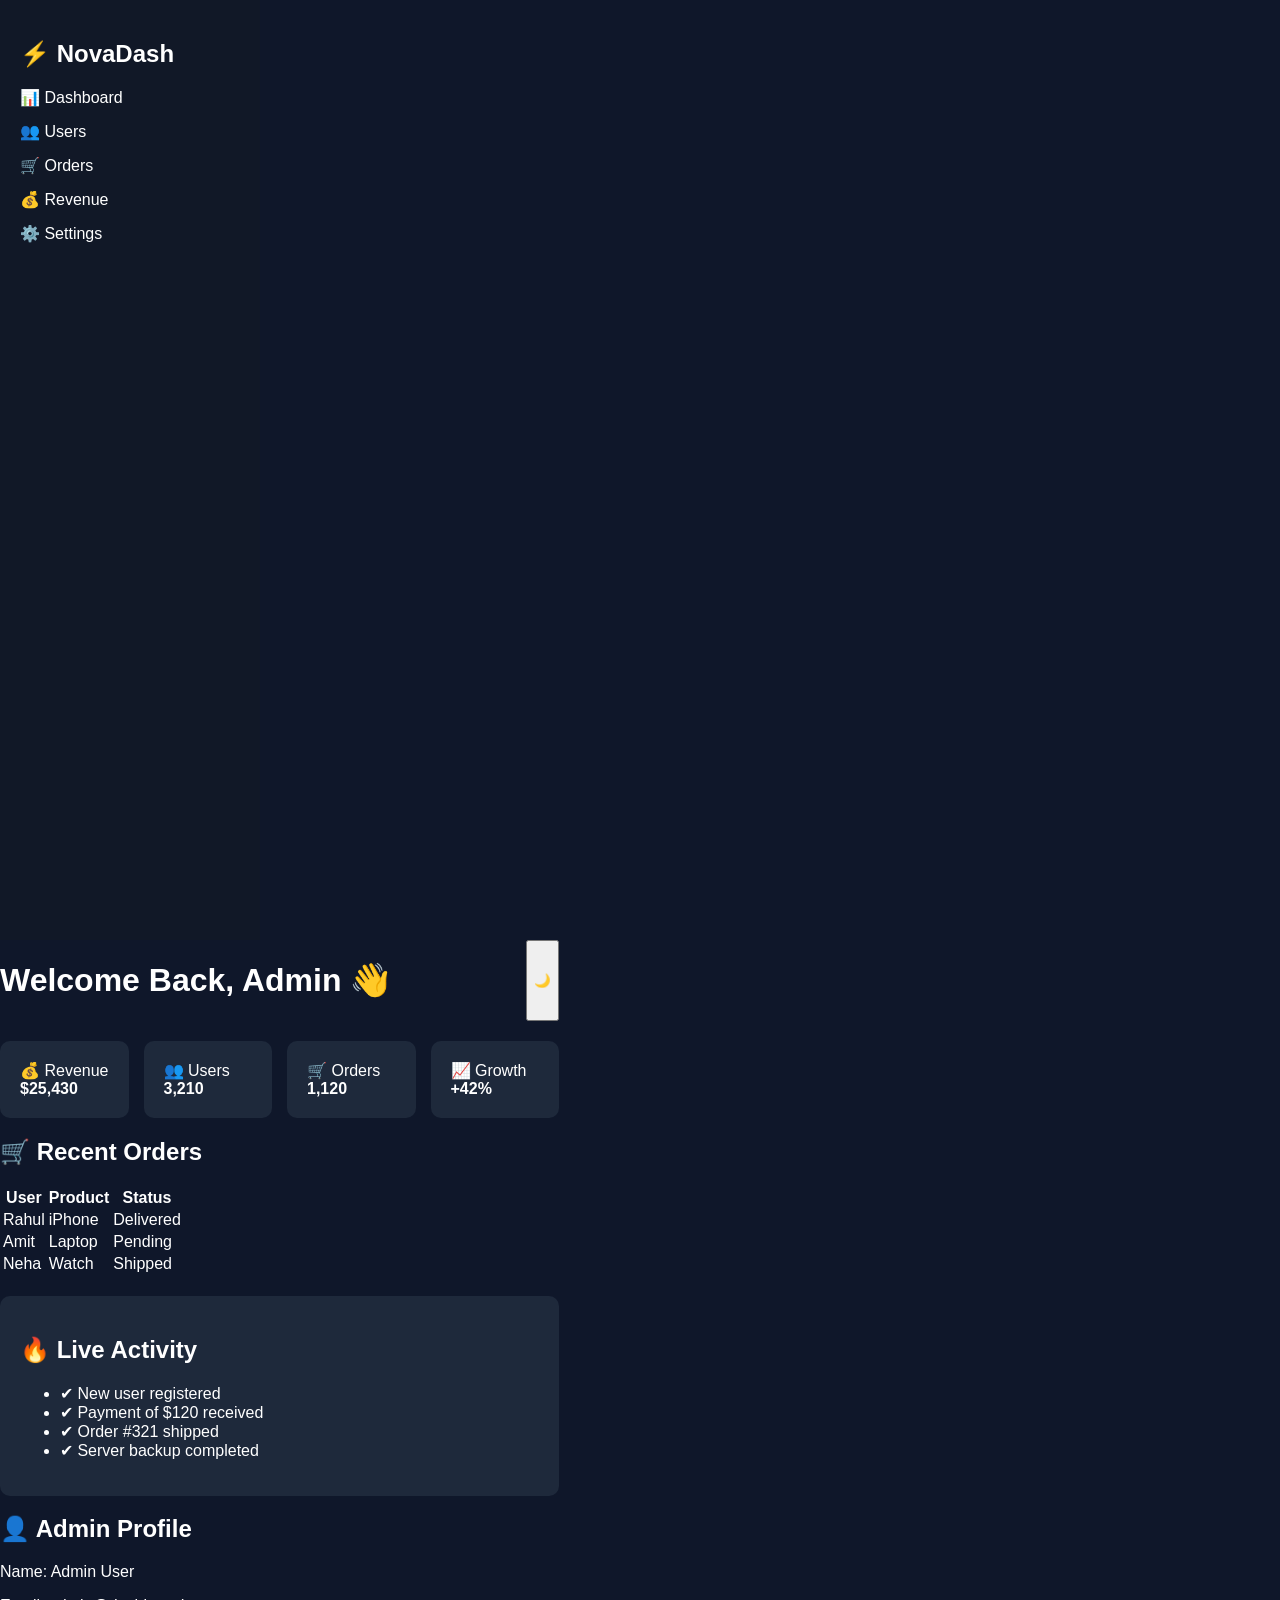
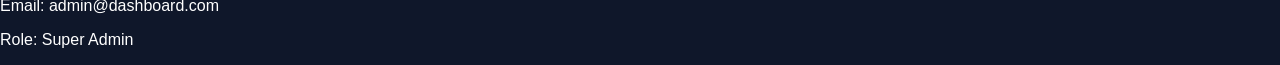
==== commit 286f3a65: "Update index.html" ====
--- a/index.html
+++ b/index.html
@@ -2,41 +2,73 @@
 <html lang="en">
 <head>
   <meta charset="UTF-8">
-  <title>Admin Dashboard PRO</title>
+  <title>NovaDash Pro</title>
   <link rel="stylesheet" href="style.css">
 </head>
+
 <body>
 
-<div class="sidebar">
-  <h2>⚡ Admin</h2>
-  <a href="#">Dashboard</a>
-  <a href="#">Users</a>
-  <a href="#">Orders</a>
-  <a href="#">Analytics</a>
-</div>
+<div class="bg"></div>
 
-<div class="main">
+<div class="layout">
 
-  <header>
-    <h1>Dashboard Overview</h1>
-    <button onclick="toggleTheme()">🌙</button>
-  </header>
+  <!-- SIDEBAR -->
+  <aside class="sidebar">
+    <h2>⚡ NovaDash</h2>
+    <a href="#">📊 Dashboard</a>
+    <a href="#">👥 Users</a>
+    <a href="#">🛒 Orders</a>
+    <a href="#">💰 Revenue</a>
+    <a href="#">⚙️ Settings</a>
+  </aside>
 
-  <div class="cards">
-    <div class="card">💰 Revenue<br><b>$12,450</b></div>
-    <div class="card">👥 Users<br><b>1,240</b></div>
-    <div class="card">🛒 Orders<br><b>320</b></div>
-    <div class="card">📈 Growth<br><b>+24%</b></div>
-  </div>
+  <!-- MAIN -->
+  <main>
 
-  <div class="panel">
-    <h3>Activity</h3>
-    <ul>
-      <li>User John signed up</li>
-      <li>New order placed</li>
-      <li>Payment received</li>
-    </ul>
-  </div>
+    <header>
+      <h1>Welcome Back, Admin 👋</h1>
+      <button onclick="toggleTheme()">🌙</button>
+    </header>
+
+    <!-- CARDS -->
+    <section class="cards">
+      <div class="card">💰 Revenue<br><b>$25,430</b></div>
+      <div class="card">👥 Users<br><b>3,210</b></div>
+      <div class="card">🛒 Orders<br><b>1,120</b></div>
+      <div class="card">📈 Growth<br><b>+42%</b></div>
+    </section>
+
+    <!-- TABLE -->
+    <section class="table-box">
+      <h2>🛒 Recent Orders</h2>
+      <table>
+        <tr><th>User</th><th>Product</th><th>Status</th></tr>
+        <tr><td>Rahul</td><td>iPhone</td><td>Delivered</td></tr>
+        <tr><td>Amit</td><td>Laptop</td><td>Pending</td></tr>
+        <tr><td>Neha</td><td>Watch</td><td>Shipped</td></tr>
+      </table>
+    </section>
+
+    <!-- ACTIVITY -->
+    <section class="panel">
+      <h2>🔥 Live Activity</h2>
+      <ul>
+        <li>✔ New user registered</li>
+        <li>✔ Payment of $120 received</li>
+        <li>✔ Order #321 shipped</li>
+        <li>✔ Server backup completed</li>
+      </ul>
+    </section>
+
+    <!-- PROFILE -->
+    <section class="profile">
+      <h2>👤 Admin Profile</h2>
+      <p>Name: Admin User</p>
+      <p>Email: admin@dashboard.com</p>
+      <p>Role: Super Admin</p>
+    </section>
+
+  </main>
 
 </div>
 
--- a/style.css
+++ b/style.css
@@ -2,14 +2,22 @@
   margin: 0;
   font-family: Arial;
   display: flex;
+  background: #0f172a;
+  color: white;
 }
 
 .sidebar {
-  width: 200px;
+  width: 220px;
+  height: 100vh;
   background: #111827;
+  padding: 20px;
+}
+
+.sidebar a {
+  display: block;
   color: white;
-  height: 100vh;
-  padding: 20px;
+  margin: 15px 0;
+  text-decoration: none;
 }
 
 .main {
@@ -17,13 +25,32 @@
   padding: 20px;
 }
 
+header {
+  display: flex;
+  justify-content: space-between;
+}
+
 .cards {
-  display: flex;
-  gap: 20px;
+  display: grid;
+  grid-template-columns: repeat(4, 1fr);
+  gap: 15px;
+  margin-top: 20px;
 }
 
 .card {
-  background: #e5e7eb;
+  background: #1e293b;
   padding: 20px;
   border-radius: 10px;
 }
+
+.panel {
+  margin-top: 20px;
+  background: #1e293b;
+  padding: 20px;
+  border-radius: 10px;
+}
+
+.light {
+  background: #f1f5f9;
+  color: black;
+}
